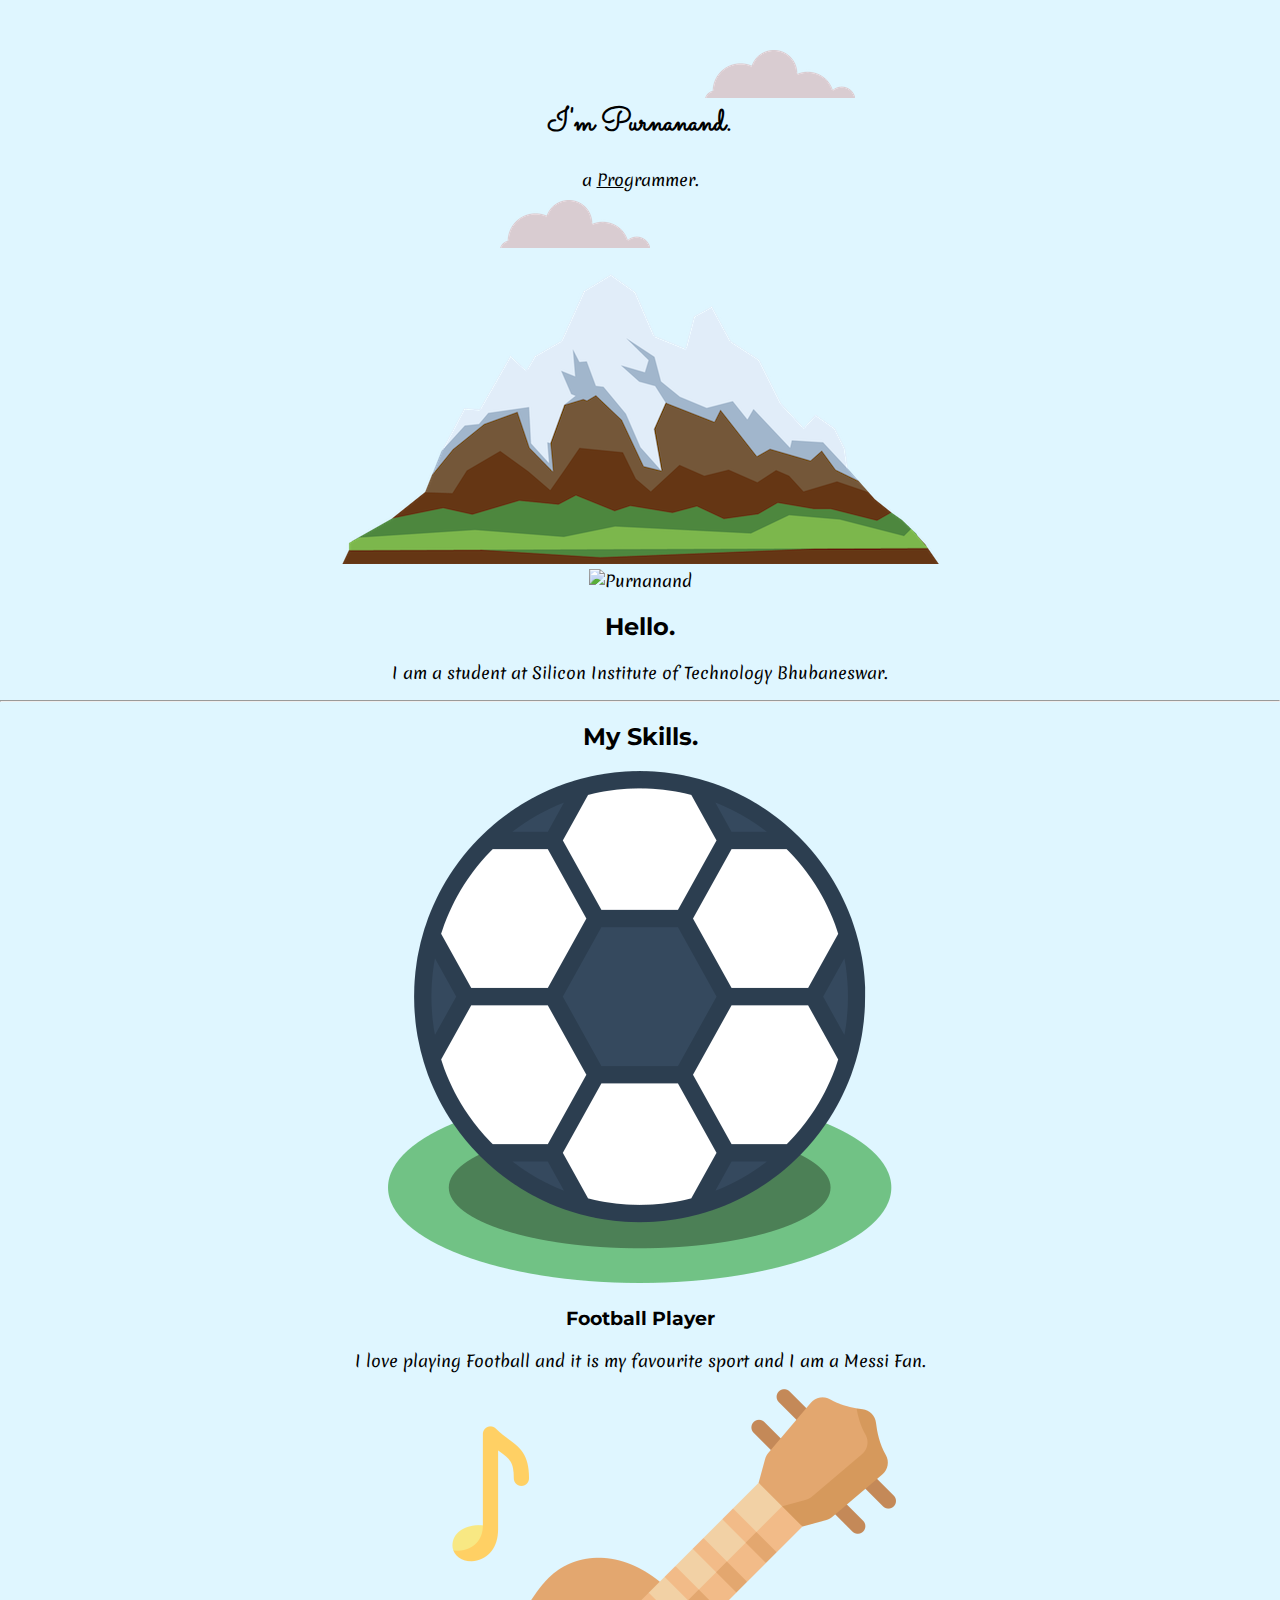
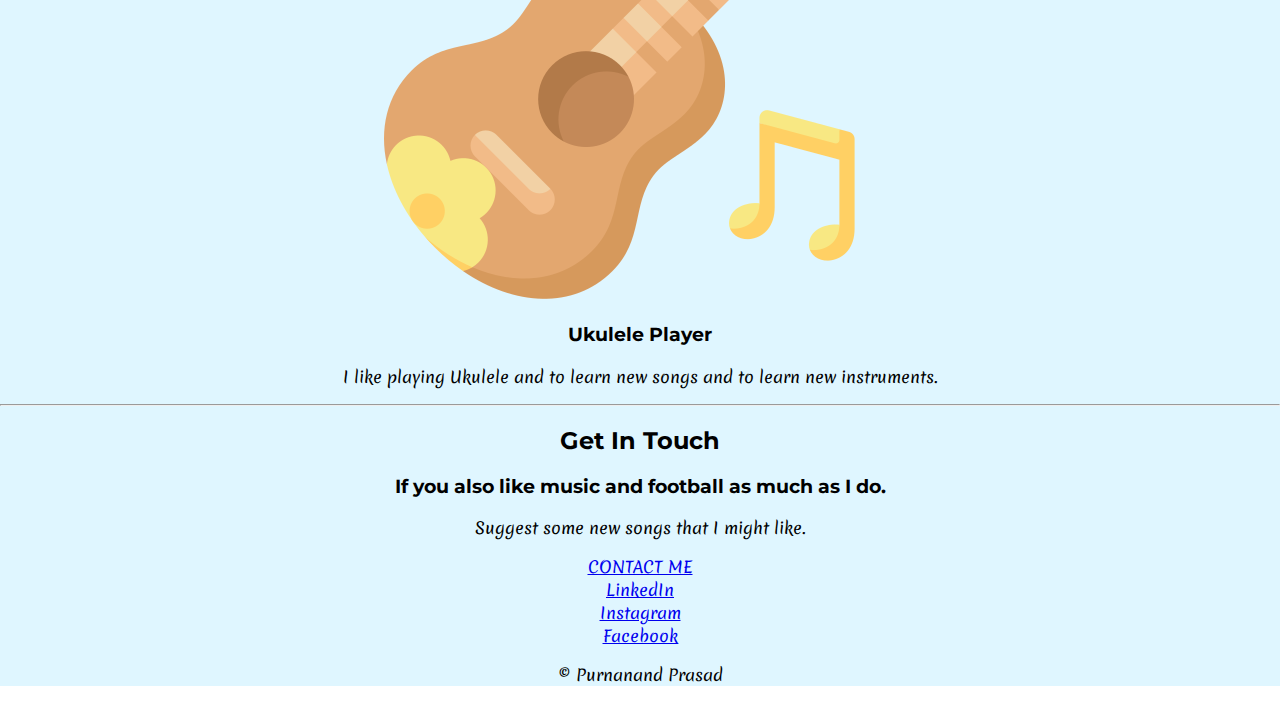
==== index.html @ 54684815 "first Intials" ====
<!DOCTYPE html>
<html lang="en" dir="ltr">
  <head>
    <meta charset="utf-8">
    <title>Purnanand Prasad</title>
    <link rel="stylesheet" href="css/styles.css">
    <link rel="icon" href="favicon.ico">
    <link rel="preconnect" href="https://fonts.googleapis.com">
    <link rel="preconnect" href="https://fonts.gstatic.com" crossorigin>
    <link href="https://fonts.googleapis.com/css2?family=Merienda&family=Montserrat&family=Sacramento&display=swap" rel="stylesheet">
  </head>
  <body>
    <div class="top-container">
      <img class="top-cloud"src="images/cloud.png" alt="cloud image">
      <h1>I'm Purnanand.</h1>
      <p>a <span class="pro">Pro</span>grammer.</p>
      <img class="bottom-cloud"src="images/cloud.png" alt="cloud image">
      <img src="images/mountain.png" alt="mountain image">
    </div >
    <div class="middle-container">
      <div class="profile">
        <img src="images/purnanand-modified.png" alt="Purnanand">
        <h2>Hello.</h2>
        <p>I am a student at Silicon Institute of Technology Bhubaneswar.</p>
      </div>
      <hr>
      <div class="skills">
        <h2>My Skills.</h2>
        <div class="skill-row">
          <img class="" src="images/football.png" alt="Football image">
          <h3>Football Player</h3>
          <p>I love playing Football and it is my favourite sport and I am a Messi Fan.</p>
        </div>
        <div class="skill-row">
          <img class="" src="images/ukulele.png" alt="Ukulele Image">
          <h3>Ukulele Player</h3>
          <p>I like playing Ukulele and to learn new songs and to learn new instruments.</p>
        </div>
      </div>
      <hr>
      <div class="contact-me">
        <h2>Get In Touch</h2>
        <h3>If you also like music and football as much as I do.</h3>
        <p>Suggest some new songs that I might like.</p>
        <a class="btn" href="mailto:prasdpurnanand@email.com">CONTACT ME</a>
      </div>
    </div>


    <div class="bottom-container">
      <a class="footer-link" href="https://www.linkedin.com/in/purnanand-prasad-00bb59239/">LinkedIn</a><br>
      <a class="footer-link" href="https://www.instagram.com/purnanandpd/">Instagram</a><br>
      <a class="footer-link" href="https://www.facebook.com/purnanand.prasad.5/">Facebook</a>
      <p>© Purnanand Prasad</p>
    </div>

  </body>
</html>
---- css/styles.css ----
div{
    background-color: #DFF6FF;
}
body{
  margin: 0;
  text-align: center;
  font-family: 'Merienda', cursive;
}
h1{
  margin-top: 0;
  font-family: 'Sacramento', cursive;
}
h2{
  font-family: 'Montserrat', sans-serif;
}
h3{
  font-family: 'Montserrat', sans-serif;
}
.top-container{
  background-color: #DFF6FF;
  position: relative;
  padding-top: 100px;

}
.middle-container{

}
.bottom-container{

}

.pro{
  text-decoration: underline;
}

.top-cloud{
  position:absolute;
  right:425px;
  top: 50px;
}

.bottom-cloud{
  position: absolute;
  left:500px;
  top: 200px;
}
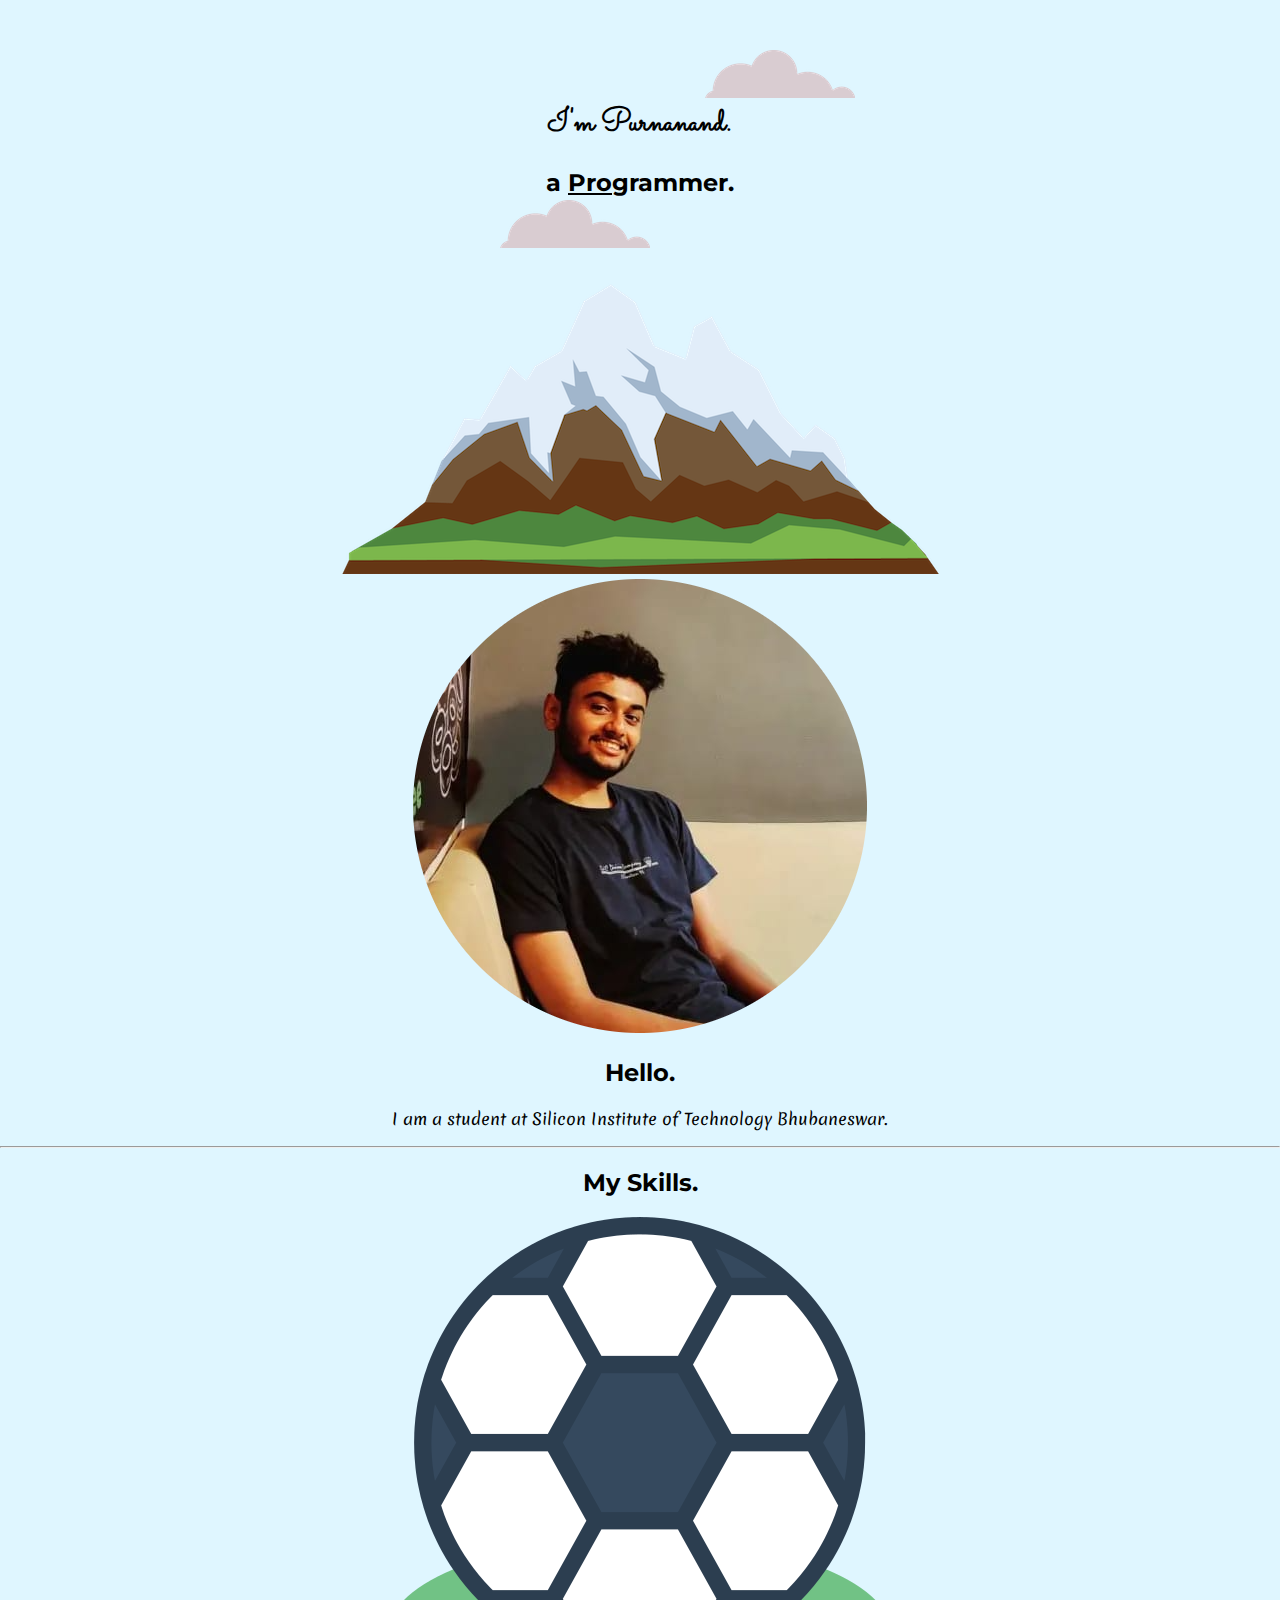
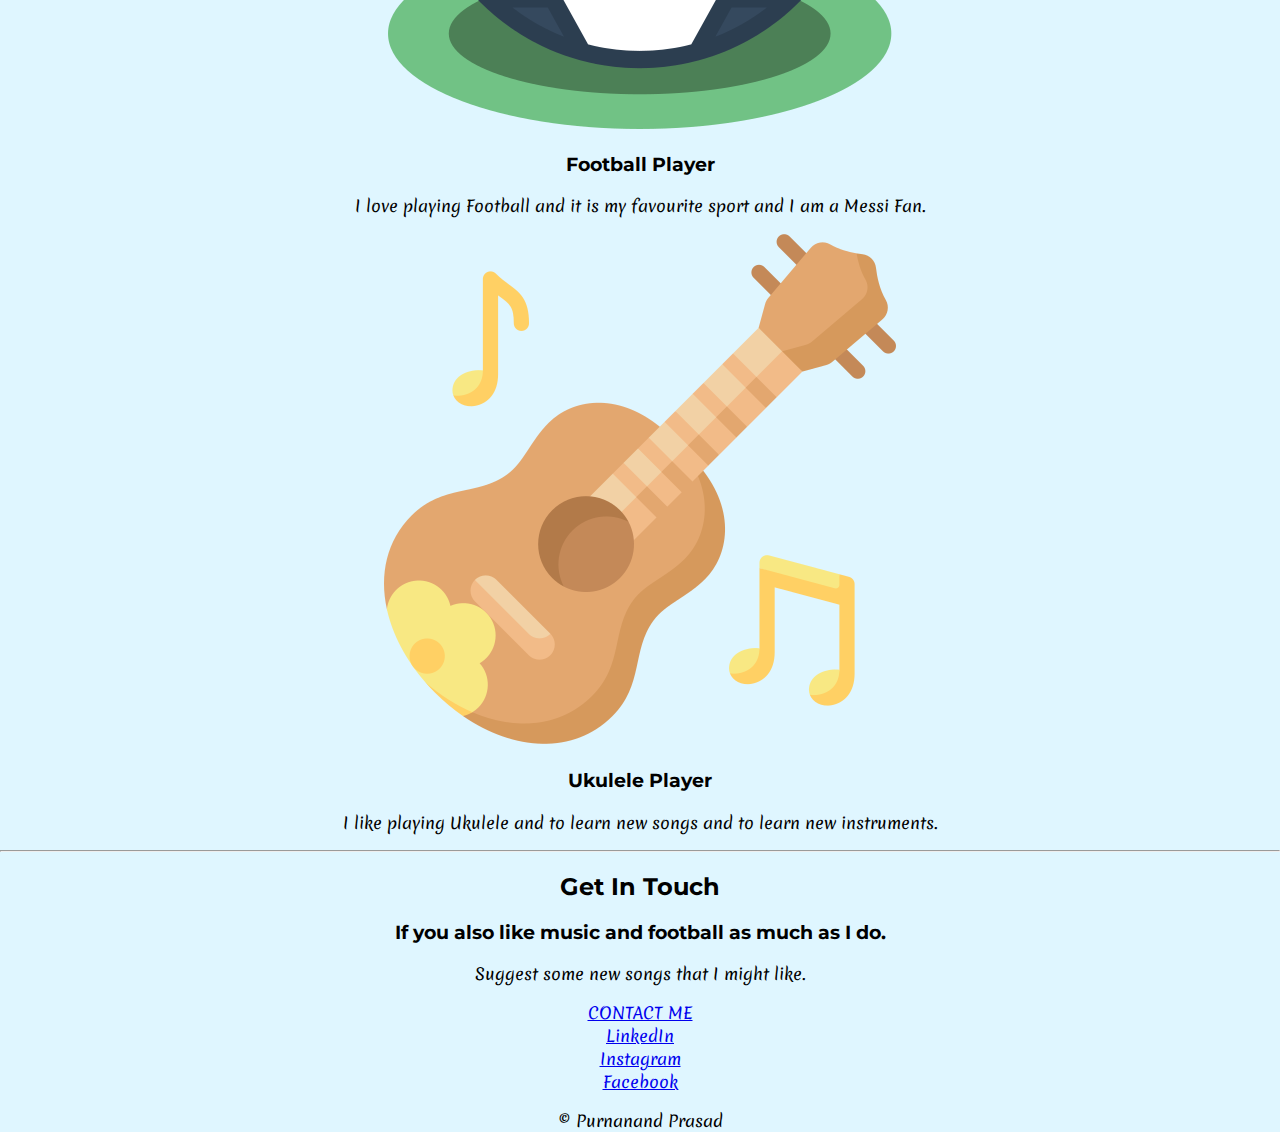
==== commit ea5f16bb: "second Intials" ====
--- a/index.html
+++ b/index.html
@@ -13,13 +13,13 @@
     <div class="top-container">
       <img class="top-cloud"src="images/cloud.png" alt="cloud image">
       <h1>I'm Purnanand.</h1>
-      <p>a <span class="pro">Pro</span>grammer.</p>
+      <h2>a <span class="pro">Pro</span>grammer.</h2>
       <img class="bottom-cloud"src="images/cloud.png" alt="cloud image">
       <img src="images/mountain.png" alt="mountain image">
     </div >
     <div class="middle-container">
       <div class="profile">
-        <img src="images/purnanand-modified.png" alt="Purnanand">
+        <img src="Purnanand-modified.png" alt="Purnanand">
         <h2>Hello.</h2>
         <p>I am a student at Silicon Institute of Technology Bhubaneswar.</p>
       </div>
